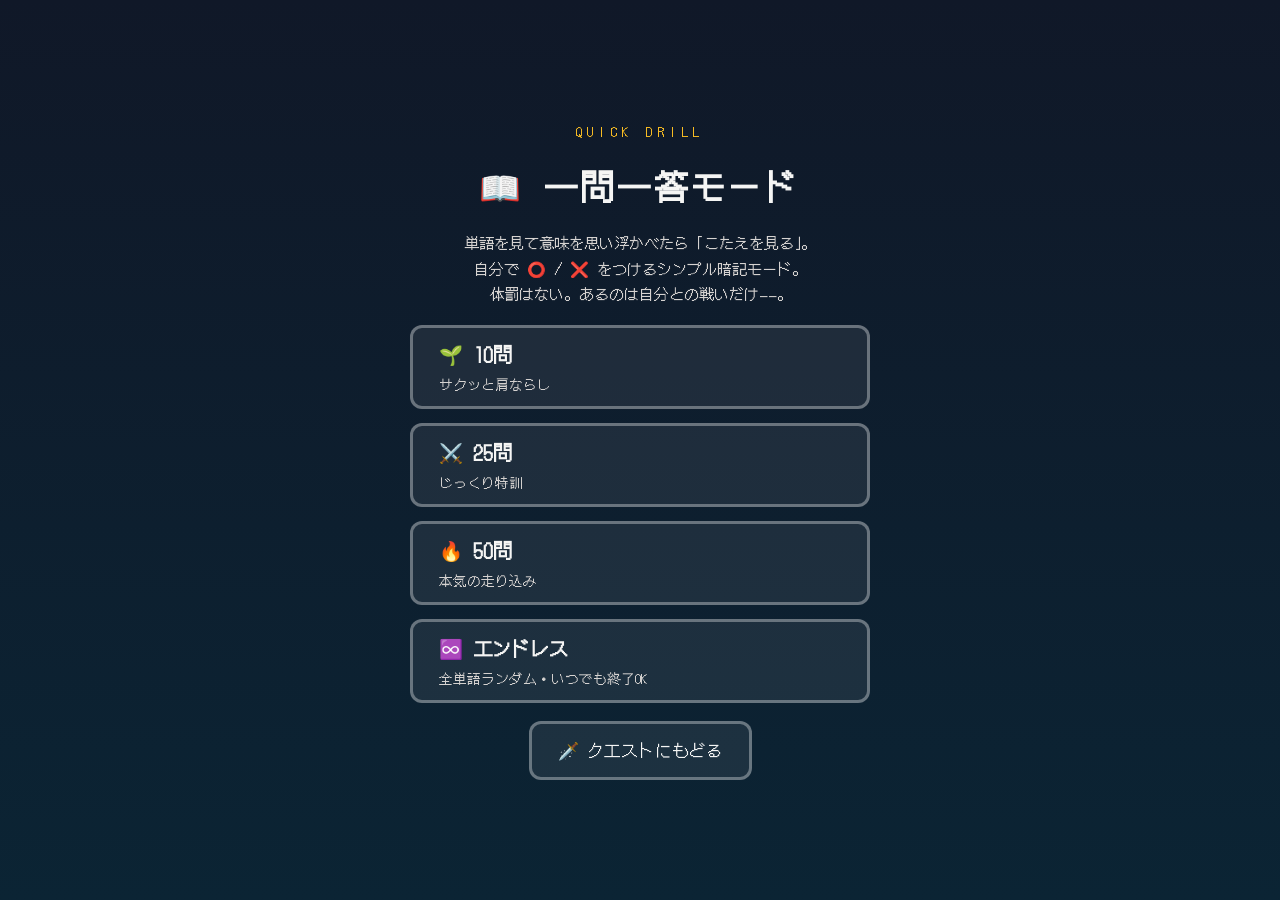
==== drill.html @ f4ff58e6 "パンチ演出でセリフが隠れる不具合を修正＋一問一答モードを追加 - 着弾後にこぶしをフェードアウトさせ、セリフとダメージ表示が見えるように - パンチ演出の表示時間を1.55秒→2秒に延長、セリフに影を" ====
<!DOCTYPE html>
<html lang="ja">
<head>
<meta charset="UTF-8">
<meta name="viewport" content="width=device-width, initial-scale=1.0">
<title>一問一答モード - Jと戸塚からの体罰を避けろ</title>
<link rel="preconnect" href="https://fonts.googleapis.com">
<link rel="preconnect" href="https://fonts.gstatic.com" crossorigin>
<link href="https://fonts.googleapis.com/css2?family=DotGothic16&display=swap" rel="stylesheet">
<link rel="stylesheet" href="style.css">
</head>
<body class="theme-map">
<div id="app">

  <!-- 設定画面 -->
  <section id="drill-setup" class="screen active">
    <p class="small-cap">QUICK DRILL</p>
    <h1>📖 一問一答モード</h1>
    <p class="lore">
      単語を見て意味を思い浮かべたら「こたえを見る」。<br>
      自分で ⭕ / ❌ をつけるシンプル暗記モード。<br>
      体罰はない。あるのは自分との戦いだけ——。
    </p>
    <div class="btn-col wide">
      <button class="btn drill-count" data-count="10"><b>🌱 10問</b><span>サクッと肩ならし</span></button>
      <button class="btn drill-count" data-count="25"><b>⚔️ 25問</b><span>じっくり特訓</span></button>
      <button class="btn drill-count" data-count="50"><b>🔥 50問</b><span>本気の走り込み</span></button>
      <button class="btn drill-count" data-count="all"><b>♾️ エンドレス</b><span>全単語ランダム・いつでも終了OK</span></button>
    </div>
    <a class="btn" href="index.html">🗡️ クエストにもどる</a>
  </section>

  <!-- 出題画面 -->
  <section id="drill-play" class="screen">
    <div id="drill-stats"></div>
    <p class="quiz-label">この単語の意味は？</p>
    <div id="drill-word"></div>
    <div id="drill-answer-slot"><div id="drill-answer" class="hidden"></div></div>
    <div id="drill-controls">
      <button id="btn-reveal" class="btn primary">💡 こたえを見る</button>
      <div id="drill-judge" class="hidden">
        <button id="btn-ok" class="btn judge ok">⭕ わかった</button>
        <button id="btn-ng" class="btn judge ng">❌ わからん</button>
      </div>
    </div>
    <p class="drill-hint">キーボード：スペース＝こたえ ／ 1＝⭕ ／ 2＝❌</p>
    <button id="btn-quit" class="btn small">おわって結果を見る</button>
  </section>

  <!-- 結果画面 -->
  <section id="drill-result" class="screen">
    <p class="small-cap">RESULT</p>
    <h2 id="result-title"></h2>
    <p id="result-stats"></p>
    <div id="miss-box" class="hidden">
      <p class="miss-label">❌だった単語</p>
      <div id="miss-list"></div>
    </div>
    <div class="btn-col">
      <button id="btn-review" class="btn primary hidden"></button>
      <button id="btn-again" class="btn">もう一回</button>
      <a class="btn" href="index.html">🗡️ クエストにもどる</a>
    </div>
  </section>

</div>
<script src="words.js"></script>
<script src="drill.js"></script>
</body>
</html>
---- style.css ----
* {
  margin: 0;
  padding: 0;
  box-sizing: border-box;
}

body {
  font-family: "DotGothic16", "Hiragino Kaku Gothic ProN", "Yu Gothic", sans-serif;
  background: #0b1020;
  color: #f5f5f4;
  min-height: 100vh;
  line-height: 1.7;
}

/* ---------- テーマ（ステージごとの背景） ---------- */
body.theme-title  { background: linear-gradient(180deg, #0b1020, #1a1033); }
body.theme-map    { background: linear-gradient(180deg, #101828, #0b2434); }
body.theme-grass  { background: linear-gradient(180deg, #0c2214, #14381f); }
body.theme-forest { background: linear-gradient(180deg, #071a10, #0d2b16); }
body.theme-cave   { background: linear-gradient(180deg, #121212, #26221c); }
body.theme-snow   { background: linear-gradient(180deg, #12233d, #2c4a6b); }
body.theme-castle { background: linear-gradient(180deg, #170b24, #3b0f2e); }
body.theme-dead   { background: linear-gradient(180deg, #1a0505, #3d0a0a); }
body.theme-ending { background: linear-gradient(180deg, #1c2405, #3a3305); }

#app {
  max-width: 680px;
  margin: 0 auto;
  padding: 16px;
  min-height: 100vh;
  display: flex;
  flex-direction: column;
}

.hidden { display: none !important; }

/* ---------- HUD ---------- */
#hud {
  border: 3px solid #ffffff44;
  border-radius: 12px;
  padding: 10px 14px;
  margin-bottom: 14px;
  background: #00000055;
}
#hud-top {
  display: flex;
  align-items: center;
  gap: 10px;
  flex-wrap: wrap;
  font-size: 0.95rem;
  margin-bottom: 6px;
}
#hud-q { margin-left: auto; }
.tag {
  border: 2px solid #fbbf24;
  color: #fbbf24;
  border-radius: 6px;
  padding: 0 8px;
  font-size: 0.8rem;
}
#hp-wrap {
  display: flex;
  align-items: center;
  gap: 10px;
}
#hp-bar {
  flex: 1;
  height: 18px;
  border: 2px solid #ffffff88;
  border-radius: 9px;
  overflow: hidden;
  background: #00000088;
}
#hp-fill {
  height: 100%;
  width: 100%;
  background: #4ade80;
  transition: width 0.35s;
}
#hp-fill.mid { background: #facc15; }
#hp-fill.low { background: #ef4444; }
#hp-text { font-size: 0.9rem; white-space: nowrap; }

/* ---------- 画面共通 ---------- */
.screen {
  display: none;
  flex: 1;
  flex-direction: column;
  align-items: center;
  justify-content: center;
  text-align: center;
  gap: 18px;
  padding: 20px 0;
}
.screen.active { display: flex; }

h1 { font-size: 2.1rem; letter-spacing: 0.08em; line-height: 1.5; }

/* ---------- キャラ顔（SVG／差し替え画像） ---------- */
#title-faces {
  display: flex;
  justify-content: center;
  gap: 24px;
}
.title-face svg, .title-face .face-img { width: 4.5rem; height: 4.5rem; }
.enemy-face svg, .enemy-face .face-img { width: 2rem; height: 2rem; vertical-align: middle; }
#punch-face svg, #punch-face .face-img { width: 9rem; height: 9rem; }
#dead-face svg, #dead-face .face-img { width: 8rem; height: 8rem; }
.face-img { object-fit: contain; border-radius: 12px; }
h2 { font-size: 1.6rem; }
.small-cap { letter-spacing: 0.4em; color: #fbbf24; font-size: 0.85rem; }
.subtitle { color: #fda4af; }
.lore { color: #d6d3d1; font-size: 0.95rem; }
.c-j { color: #7dd3fc; }
.c-t { color: #fca5a5; }

/* ---------- ボタン ---------- */
.btn {
  font-family: inherit;
  font-size: 1.05rem;
  color: #f5f5f4;
  background: #ffffff12;
  border: 3px solid #ffffff55;
  border-radius: 12px;
  padding: 12px 26px;
  cursor: pointer;
  transition: transform 0.1s, background 0.15s;
}
.btn:hover { background: #ffffff28; transform: translateY(-2px); }
.btn:active { transform: translateY(1px); }
.btn.primary { border-color: #fbbf24; color: #fbbf24; }
.btn-col {
  display: flex;
  flex-direction: column;
  gap: 14px;
  width: 100%;
  max-width: 340px;
}
.btn-col.wide { max-width: 460px; }
.diff-btn {
  display: flex;
  flex-direction: column;
  gap: 6px;
  text-align: center;
}
.diff-btn b { font-size: 1.2rem; }
.diff-btn span { font-size: 0.85rem; color: #d6d3d1; }

/* ---------- マップ ---------- */
#map-path {
  display: flex;
  flex-wrap: wrap;
  align-items: center;
  justify-content: center;
  gap: 6px;
}
.map-node {
  border: 3px solid #ffffff44;
  border-radius: 12px;
  padding: 10px 8px;
  width: 108px;
  background: #00000055;
}
.map-node.current {
  border-color: #fbbf24;
  box-shadow: 0 0 14px #fbbf2488;
}
.map-node.cleared { opacity: 0.75; }
.map-node.locked { opacity: 0.4; }
.node-icon { font-size: 1.8rem; }
.node-no { font-size: 0.7rem; color: #fbbf24; }
.node-name { font-size: 0.75rem; min-height: 2.2em; }
.node-mark { font-size: 1rem; min-height: 1.5em; }
.map-arrow { color: #ffffff66; }
#map-msg { color: #d6d3d1; min-height: 3em; }

/* ---------- クイズ ---------- */
#enemies {
  display: flex;
  gap: 24px;
  font-size: 1.05rem;
  align-items: center;
}
.enemy { display: inline-flex; align-items: center; gap: 6px; }
.enemy em {
  font-style: normal;
  color: #f87171;
  font-size: 0.85rem;
}
.quiz-label { color: #a8a29e; font-size: 0.9rem; }
#question-word, #drill-word {
  font-size: 3rem;
  letter-spacing: 0.06em;
  border: 3px solid #ffffff44;
  border-radius: 16px;
  padding: 18px 40px;
  background: #00000055;
  min-width: 60%;
}
#choices {
  display: grid;
  grid-template-columns: 1fr 1fr;
  gap: 12px;
  width: 100%;
  max-width: 520px;
}
.choice {
  font-family: inherit;
  font-size: 1.05rem;
  color: #f5f5f4;
  background: #ffffff12;
  border: 3px solid #ffffff55;
  border-radius: 12px;
  padding: 14px 10px;
  cursor: pointer;
}
.choice:hover:not(:disabled) { background: #ffffff28; }
.choice:disabled { cursor: default; }
.choice.is-correct { background: #166534; border-color: #22c55e; }
.choice.is-wrong { background: #7f1d1d; border-color: #ef4444; }
#feedback { font-size: 1.2rem; min-height: 2em; }

/* ---------- 死亡・エンディング ---------- */
#dead-face { font-size: 5rem; }
#ending-title-badge { font-size: 1.3rem; color: #fbbf24; }
#ending-stats { color: #d6d3d1; }

/* ---------- パンチ演出 ---------- */
#punch-overlay {
  position: fixed;
  inset: 0;
  background: rgba(0, 0, 0, 0.82);
  display: flex;
  flex-direction: column;
  align-items: center;
  justify-content: center;
  gap: 10px;
  z-index: 50;
}
#punch-overlay.totsuka { background: rgba(45, 0, 0, 0.9); }
#punch-overlay.totsuka::before {
  content: "⛵";
  position: absolute;
  bottom: 8%;
  right: 10%;
  font-size: 3rem;
  opacity: 0.5;
}
#punch-role {
  font-size: 0.95rem;
  color: #fbbf24;
  border: 2px solid #fbbf24;
  border-radius: 8px;
  padding: 2px 12px;
  min-height: 1.4em;
}
#punch-role:empty { display: none; }
#punch-face { font-size: 6rem; }
#punch-name {
  font-size: 1.5rem;
  max-width: 92%;
  text-shadow: 0 2px 8px #000;
}
#punch-dmg {
  font-size: 3.4rem;
  color: #f87171;
  min-height: 1.4em;
}
#punch-dmg.pop { animation: dmgPop 0.5s ease-out; }
@keyframes dmgPop {
  0% { transform: scale(0.2); opacity: 0; }
  40% { transform: scale(1.7); opacity: 1; }
  100% { transform: scale(1); }
}
#punch-fist {
  position: fixed;
  top: 50%;
  left: 50%;
  font-size: 6rem;
  transform: translate(-50%, -50%) scale(0);
  z-index: 51;
  pointer-events: none;
}
#punch-fist.go { animation: fistIn 0.32s cubic-bezier(0.2, 0.7, 0.3, 1) forwards; }
@keyframes fistIn {
  0% { transform: translate(140%, 140%) scale(0.4) rotate(-50deg); opacity: 0.2; }
  100% { transform: translate(-50%, -50%) scale(2.4) rotate(0deg); opacity: 1; }
}
/* 着弾後はこぶしをフェードアウトさせて、後ろのセリフを見えるようにする */
#punch-fist.go.out { animation: fistOut 0.35s ease-out forwards; }
@keyframes fistOut {
  0% { transform: translate(-50%, -50%) scale(2.4); opacity: 1; }
  100% { transform: translate(-50%, -50%) scale(3.4); opacity: 0; }
}

/* ---------- 画面シェイク・フラッシュ ---------- */
body.shake { animation: shake 0.4s; }
body.shake-hard { animation: shakeHard 0.6s; }
@keyframes shake {
  0%, 100% { transform: translate(0, 0); }
  20% { transform: translate(-8px, 4px); }
  40% { transform: translate(8px, -4px); }
  60% { transform: translate(-6px, -3px); }
  80% { transform: translate(6px, 3px); }
}
@keyframes shakeHard {
  0%, 100% { transform: translate(0, 0); }
  10% { transform: translate(-16px, 8px); }
  30% { transform: translate(14px, -10px); }
  50% { transform: translate(-12px, -8px); }
  70% { transform: translate(12px, 8px); }
  90% { transform: translate(-8px, 4px); }
}
#flash {
  position: fixed;
  inset: 0;
  pointer-events: none;
  background: radial-gradient(circle, rgba(255, 0, 0, 0.3), rgba(255, 0, 0, 0.6));
  opacity: 0;
  z-index: 60;
}
#flash.hit { animation: flashHit 0.45s ease-out; }
@keyframes flashHit {
  0% { opacity: 1; }
  100% { opacity: 0; }
}

/* ---------- 一問一答モード ---------- */
a.btn {
  text-decoration: none;
  display: inline-block;
  text-align: center;
}
.drill-count {
  display: flex;
  flex-direction: column;
  gap: 6px;
}
.drill-count b { font-size: 1.2rem; }
.drill-count span { font-size: 0.85rem; color: #d6d3d1; }
#drill-stats { font-size: 1.05rem; color: #fbbf24; }
#drill-answer-slot {
  min-height: 4.2em;
  display: flex;
  align-items: center;
  justify-content: center;
  width: 100%;
}
#drill-answer {
  font-size: 1.5rem;
  color: #4ade80;
  border: 3px solid #22c55e88;
  border-radius: 12px;
  padding: 8px 24px;
  background: #052e1655;
  max-width: 92%;
}
#drill-controls {
  min-height: 60px;
  display: flex;
  align-items: center;
  justify-content: center;
}
#drill-judge { display: flex; gap: 14px; }
.judge.ok { border-color: #22c55e; color: #86efac; }
.judge.ng { border-color: #ef4444; color: #fca5a5; }
.drill-hint { color: #a8a29e; font-size: 0.8rem; }
.btn.small { font-size: 0.85rem; padding: 8px 16px; opacity: 0.8; }
#miss-box { width: 100%; max-width: 520px; }
.miss-label { color: #fca5a5; margin-bottom: 6px; }
#miss-list {
  max-height: 220px;
  overflow-y: auto;
  border: 3px solid #ffffff33;
  border-radius: 12px;
  background: #00000055;
  padding: 10px 14px;
  text-align: left;
}
.miss-row {
  display: flex;
  justify-content: space-between;
  gap: 12px;
  border-bottom: 1px solid #ffffff1a;
  padding: 4px 0;
}
.miss-row:last-child { border-bottom: none; }
.miss-row b { color: #7dd3fc; }
.miss-row span { color: #d6d3d1; }

/* ---------- スマホ対応 ---------- */
@media (max-width: 480px) {
  h1 { font-size: 2rem; }
  #question-word, #drill-word { font-size: 2.2rem; padding: 14px 20px; }
  #choices { grid-template-columns: 1fr; }
  .map-node { width: 90px; }
}
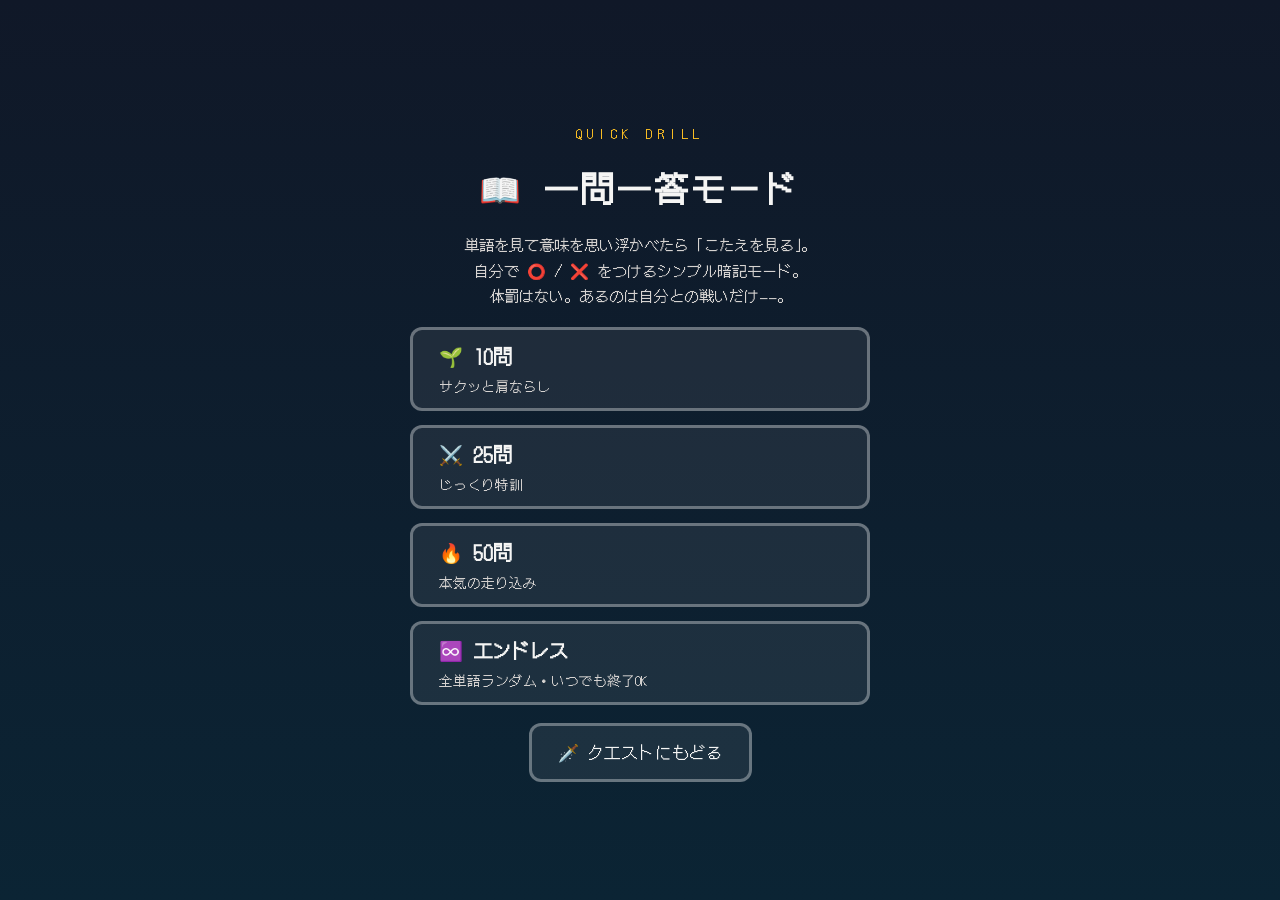
==== commit a72525f6: "スマホ対応強化: マナーモードでも音が鳴る対策＋小画面レイアウト最適化 - iPhoneのマナーモード中でもBGM・効果音が鳴るように無音audioでメディア再生扱いに切替 - 最初のタップで音声を確" ====
--- a/drill.html
+++ b/drill.html
@@ -1,9 +1,19 @@
-<!DOCTYPE html>
+﻿<!DOCTYPE html>
 <html lang="ja">
 <head>
 <meta charset="UTF-8">
-<meta name="viewport" content="width=device-width, initial-scale=1.0">
+<meta name="viewport" content="width=device-width, initial-scale=1.0, viewport-fit=cover">
 <title>一問一答モード - Jと戸塚からの体罰を避けろ</title>
+<meta name="description" content="英単語を見て⭕❌を自己判定するシンプル暗記モード。まちがえた単語だけ復習もできる。">
+<meta property="og:title" content="一問一答モード - Jと戸塚からの体罰を避けろ">
+<meta property="og:description" content="英単語を見て⭕❌を自己判定するシンプル暗記モード。まちがえた単語だけ復習もできる。">
+<meta property="og:type" content="website">
+<meta property="og:url" content="https://yadonn-code.github.io/tango-quest/drill.html">
+<meta name="twitter:card" content="summary">
+<meta name="theme-color" content="#0b1020">
+<link rel="manifest" href="manifest.webmanifest">
+<link rel="icon" type="image/png" href="icon-192.png">
+<link rel="apple-touch-icon" href="icon-180.png">
 <link rel="preconnect" href="https://fonts.googleapis.com">
 <link rel="preconnect" href="https://fonts.gstatic.com" crossorigin>
 <link href="https://fonts.googleapis.com/css2?family=DotGothic16&display=swap" rel="stylesheet">
@@ -59,6 +69,7 @@
     <div class="btn-col">
       <button id="btn-review" class="btn primary hidden"></button>
       <button id="btn-again" class="btn">もう一回</button>
+      <button id="btn-share-result" class="btn">📤 結果をシェア</button>
       <a class="btn" href="index.html">🗡️ クエストにもどる</a>
     </div>
   </section>
@@ -66,5 +77,8 @@
 </div>
 <script src="words.js"></script>
 <script src="drill.js"></script>
+<script>
+if ("serviceWorker" in navigator) navigator.serviceWorker.register("sw.js");
+</script>
 </body>
 </html>
--- a/style.css
+++ b/style.css
@@ -10,6 +10,15 @@
   color: #f5f5f4;
   min-height: 100vh;
   line-height: 1.7;
+  -webkit-text-size-adjust: 100%;
+}
+
+/* スマホのタップ操作向け: ダブルタップ拡大・長押し選択・タップ時のハイライトを抑止 */
+button, .btn, .choice, .item-btn {
+  touch-action: manipulation;
+  -webkit-tap-highlight-color: transparent;
+  -webkit-user-select: none;
+  user-select: none;
 }
 
 /* ---------- テーマ（ステージごとの背景） ---------- */
@@ -80,6 +89,54 @@
 #hp-fill.mid { background: #facc15; }
 #hp-fill.low { background: #ef4444; }
 #hp-text { font-size: 0.9rem; white-space: nowrap; }
+
+/* ---------- 回復アイテム（おにぎり） ---------- */
+.item-btn {
+  font-family: inherit;
+  font-size: 0.9rem;
+  color: #f5f5f4;
+  background: #ffffff12;
+  border: 2px solid #ffffff55;
+  border-radius: 8px;
+  padding: 2px 10px;
+  cursor: pointer;
+  white-space: nowrap;
+}
+.item-btn:hover:not(:disabled) { background: #ffffff28; }
+.item-btn:disabled { opacity: 0.35; cursor: default; }
+#heal-pop {
+  position: absolute;
+  right: 16px;
+  color: #4ade80;
+  font-size: 1rem;
+  opacity: 0;
+  pointer-events: none;
+}
+#heal-pop.go { animation: healPop 1s ease-out; }
+@keyframes healPop {
+  0% { opacity: 0; transform: translateY(6px); }
+  25% { opacity: 1; }
+  100% { opacity: 0; transform: translateY(-22px); }
+}
+#hp-wrap { position: relative; }
+
+/* ---------- コンボ表示 ---------- */
+#hud-sub {
+  display: flex;
+  justify-content: flex-end;
+  min-height: 1.3em;
+  margin-top: 4px;
+}
+#hud-combo {
+  color: #fb923c;
+  font-size: 0.95rem;
+  text-shadow: 0 0 8px #f9731688;
+}
+#hud-combo.pop { animation: comboPop 0.3s ease-out; }
+@keyframes comboPop {
+  0% { transform: scale(1.6); }
+  100% { transform: scale(1); }
+}
 
 /* ---------- 画面共通 ---------- */
 .screen {
@@ -188,6 +245,52 @@
   font-size: 0.85rem;
 }
 .quiz-label { color: #a8a29e; font-size: 0.9rem; }
+
+/* ---------- ボス戦 ---------- */
+#boss-wrap {
+  width: 100%;
+  max-width: 520px;
+  border: 3px solid #a855f766;
+  border-radius: 12px;
+  padding: 10px 14px;
+  background: #1e0b2e88;
+  box-shadow: 0 0 18px #a855f733;
+}
+#boss-head {
+  display: flex;
+  align-items: center;
+  justify-content: center;
+  gap: 10px;
+  margin-bottom: 6px;
+}
+#boss-face svg, #boss-face .face-img { width: 2.6rem; height: 2.6rem; vertical-align: middle; }
+#boss-name { font-size: 1.1rem; color: #e9d5ff; }
+#boss-bar-row {
+  display: flex;
+  align-items: center;
+  gap: 10px;
+}
+#boss-bar {
+  flex: 1;
+  height: 16px;
+  border: 2px solid #ffffff88;
+  border-radius: 8px;
+  overflow: hidden;
+  background: #00000088;
+}
+#boss-fill {
+  height: 100%;
+  width: 100%;
+  background: linear-gradient(90deg, #a855f7, #ef4444);
+  transition: width 0.35s;
+}
+#boss-hp-text { font-size: 0.85rem; color: #fca5a5; white-space: nowrap; }
+.boss-hint { font-size: 0.75rem; color: #c4b5fd; margin-top: 6px; }
+
+/* 正解フィードバックの装飾 */
+.fb-taunt { font-size: 0.9rem; color: #a8a29e; }
+.fb-heal { font-size: 0.95rem; color: #4ade80; }
+.dead-line { color: #fca5a5; }
 #question-word, #drill-word {
   font-size: 3rem;
   letter-spacing: 0.06em;
@@ -197,6 +300,35 @@
   background: #00000055;
   min-width: 60%;
 }
+#timer-wrap {
+  display: flex;
+  align-items: center;
+  gap: 10px;
+  width: 100%;
+  max-width: 520px;
+}
+#timer-bar {
+  flex: 1;
+  height: 12px;
+  border: 2px solid #ffffff88;
+  border-radius: 6px;
+  overflow: hidden;
+  background: #00000088;
+}
+#timer-fill {
+  height: 100%;
+  width: 100%;
+  background: #38bdf8;
+  transition: width 0.1s linear;
+}
+#timer-fill.hurry { background: #ef4444; }
+#timer-text {
+  font-size: 0.9rem;
+  color: #fda4af;
+  white-space: nowrap;
+  min-width: 4.2em;
+  text-align: right;
+}
 #choices {
   display: grid;
   grid-template-columns: 1fr 1fr;
@@ -238,6 +370,15 @@
   z-index: 50;
 }
 #punch-overlay.totsuka { background: rgba(45, 0, 0, 0.9); }
+/* プレイヤーの攻撃ターン（ボス戦・正解時） */
+#punch-overlay.player { background: rgba(2, 18, 55, 0.88); }
+#punch-overlay.player #punch-dmg { color: #fde047; }
+#punch-overlay.player #punch-fist.go { animation: fistInLeft 0.32s cubic-bezier(0.2, 0.7, 0.3, 1) forwards; }
+#punch-overlay.player #punch-fist.go.out { animation: fistOut 0.35s ease-out forwards; }
+@keyframes fistInLeft {
+  0% { transform: translate(-240%, 140%) scale(0.4) rotate(50deg); opacity: 0.2; }
+  100% { transform: translate(-50%, -50%) scale(2.4) rotate(0deg); opacity: 1; }
+}
 #punch-overlay.totsuka::before {
   content: "⛵";
   position: absolute;
@@ -245,6 +386,23 @@
   right: 10%;
   font-size: 3rem;
   opacity: 0.5;
+}
+/* だれの行動かをはっきり出すバナー */
+#punch-attacker {
+  font-size: 1.5rem;
+  font-weight: bold;
+  letter-spacing: 0.06em;
+  border: 3px solid;
+  border-radius: 12px;
+  padding: 4px 22px;
+  animation: bannerIn 0.25s ease-out;
+}
+#punch-attacker.atk-j { color: #7dd3fc; border-color: #7dd3fc; background: #0c4a6e66; }
+#punch-attacker.atk-t { color: #fca5a5; border-color: #ef4444; background: #7f1d1d66; }
+#punch-attacker.atk-you { color: #fde047; border-color: #fde047; background: #42200666; }
+@keyframes bannerIn {
+  0% { transform: scale(1.5); opacity: 0; }
+  100% { transform: scale(1); opacity: 1; }
 }
 #punch-role {
   font-size: 0.95rem;
@@ -394,4 +552,27 @@
   #question-word, #drill-word { font-size: 2.2rem; padding: 14px 20px; }
   #choices { grid-template-columns: 1fr; }
   .map-node { width: 90px; }
-}
+  #app { padding: 10px; }
+  #hud { padding: 8px 10px; }
+  #hud-top { font-size: 0.8rem; gap: 6px; }
+  #hp-text { font-size: 0.8rem; }
+  .item-btn { font-size: 0.8rem; padding: 2px 8px; }
+  #boss-wrap { padding: 8px 10px; }
+  #boss-name { font-size: 1rem; }
+  .boss-hint { font-size: 0.7rem; }
+  #punch-attacker { font-size: 1.15rem; padding: 3px 14px; }
+  #punch-face svg, #punch-face .face-img { width: 6.5rem; height: 6.5rem; }
+  #punch-name { font-size: 1.25rem; }
+  #punch-dmg { font-size: 2.8rem; }
+  #punch-fist { font-size: 4.5rem; }
+  .choice { padding: 12px 10px; }
+}
+
+/* ノッチのある端末で端が欠けないようにする */
+@supports (padding: env(safe-area-inset-left)) {
+  #app {
+    padding-left: max(12px, env(safe-area-inset-left));
+    padding-right: max(12px, env(safe-area-inset-right));
+    padding-bottom: max(12px, env(safe-area-inset-bottom));
+  }
+}
